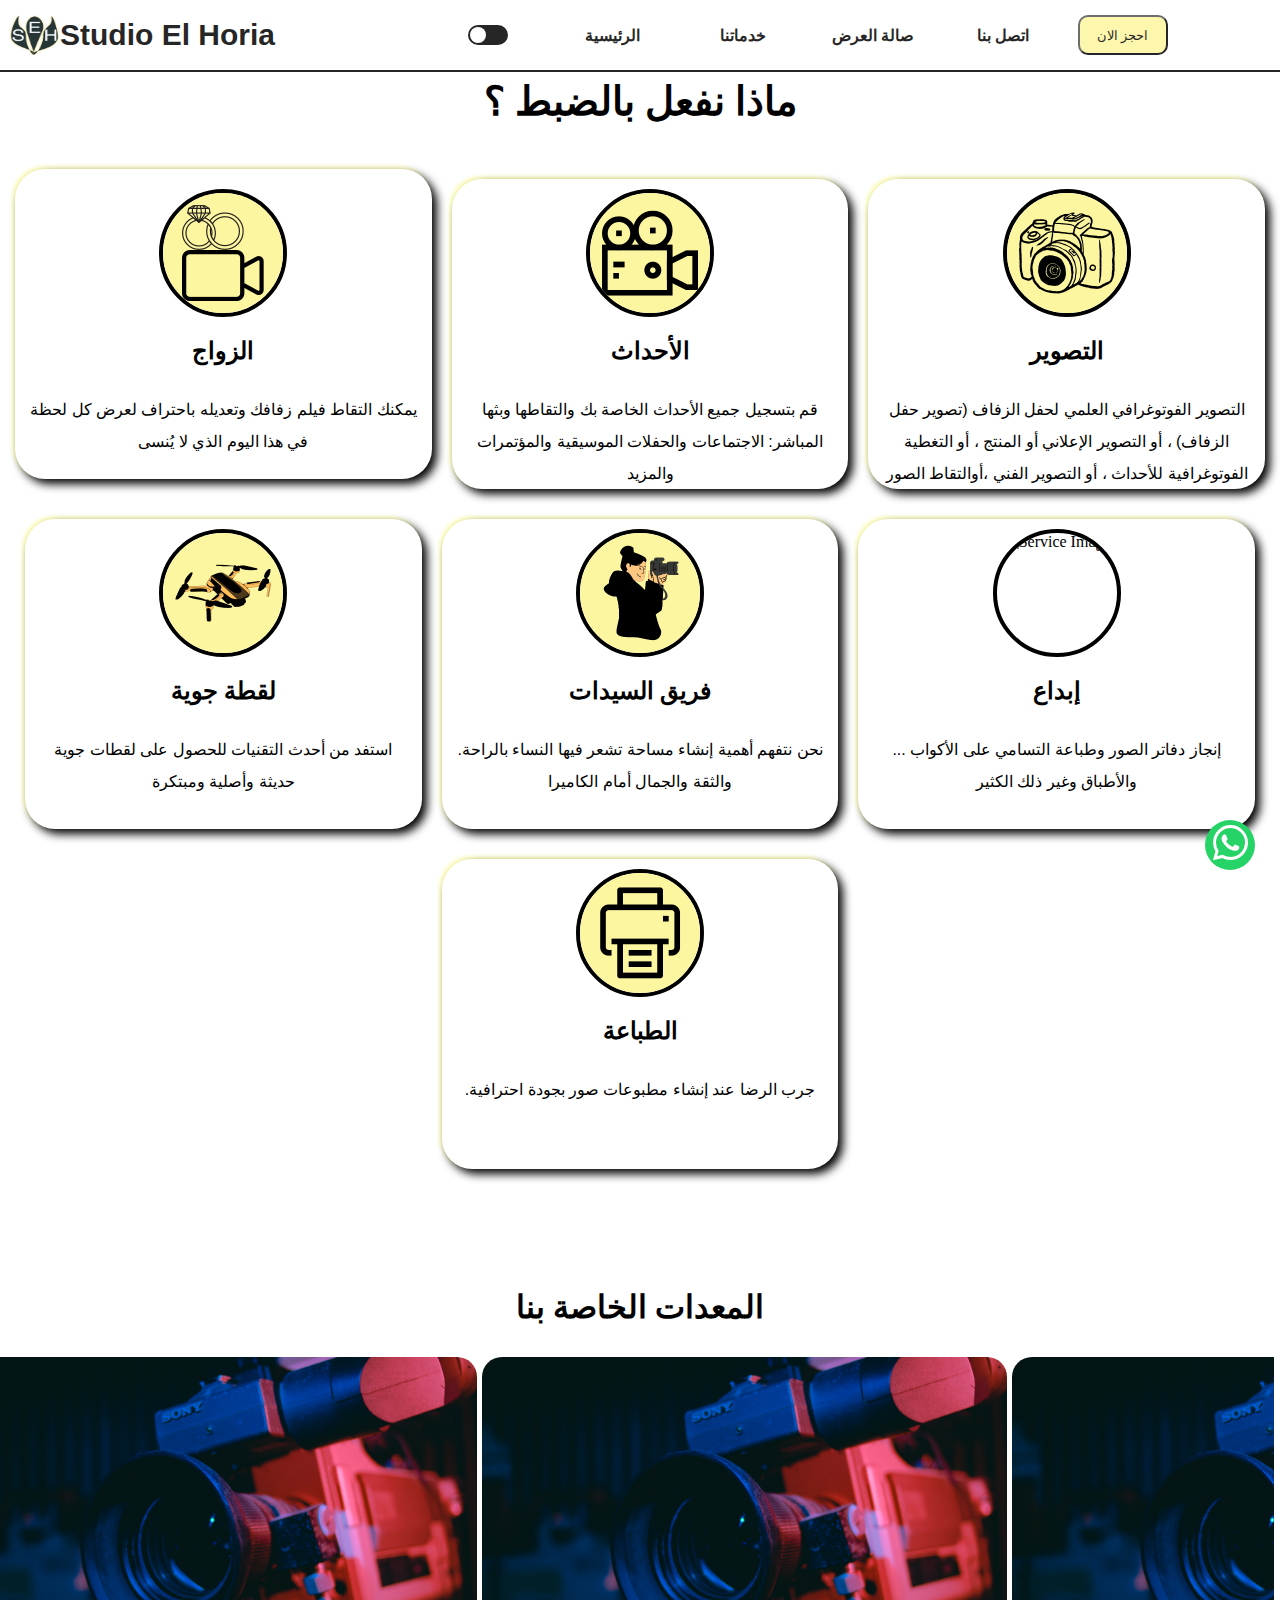
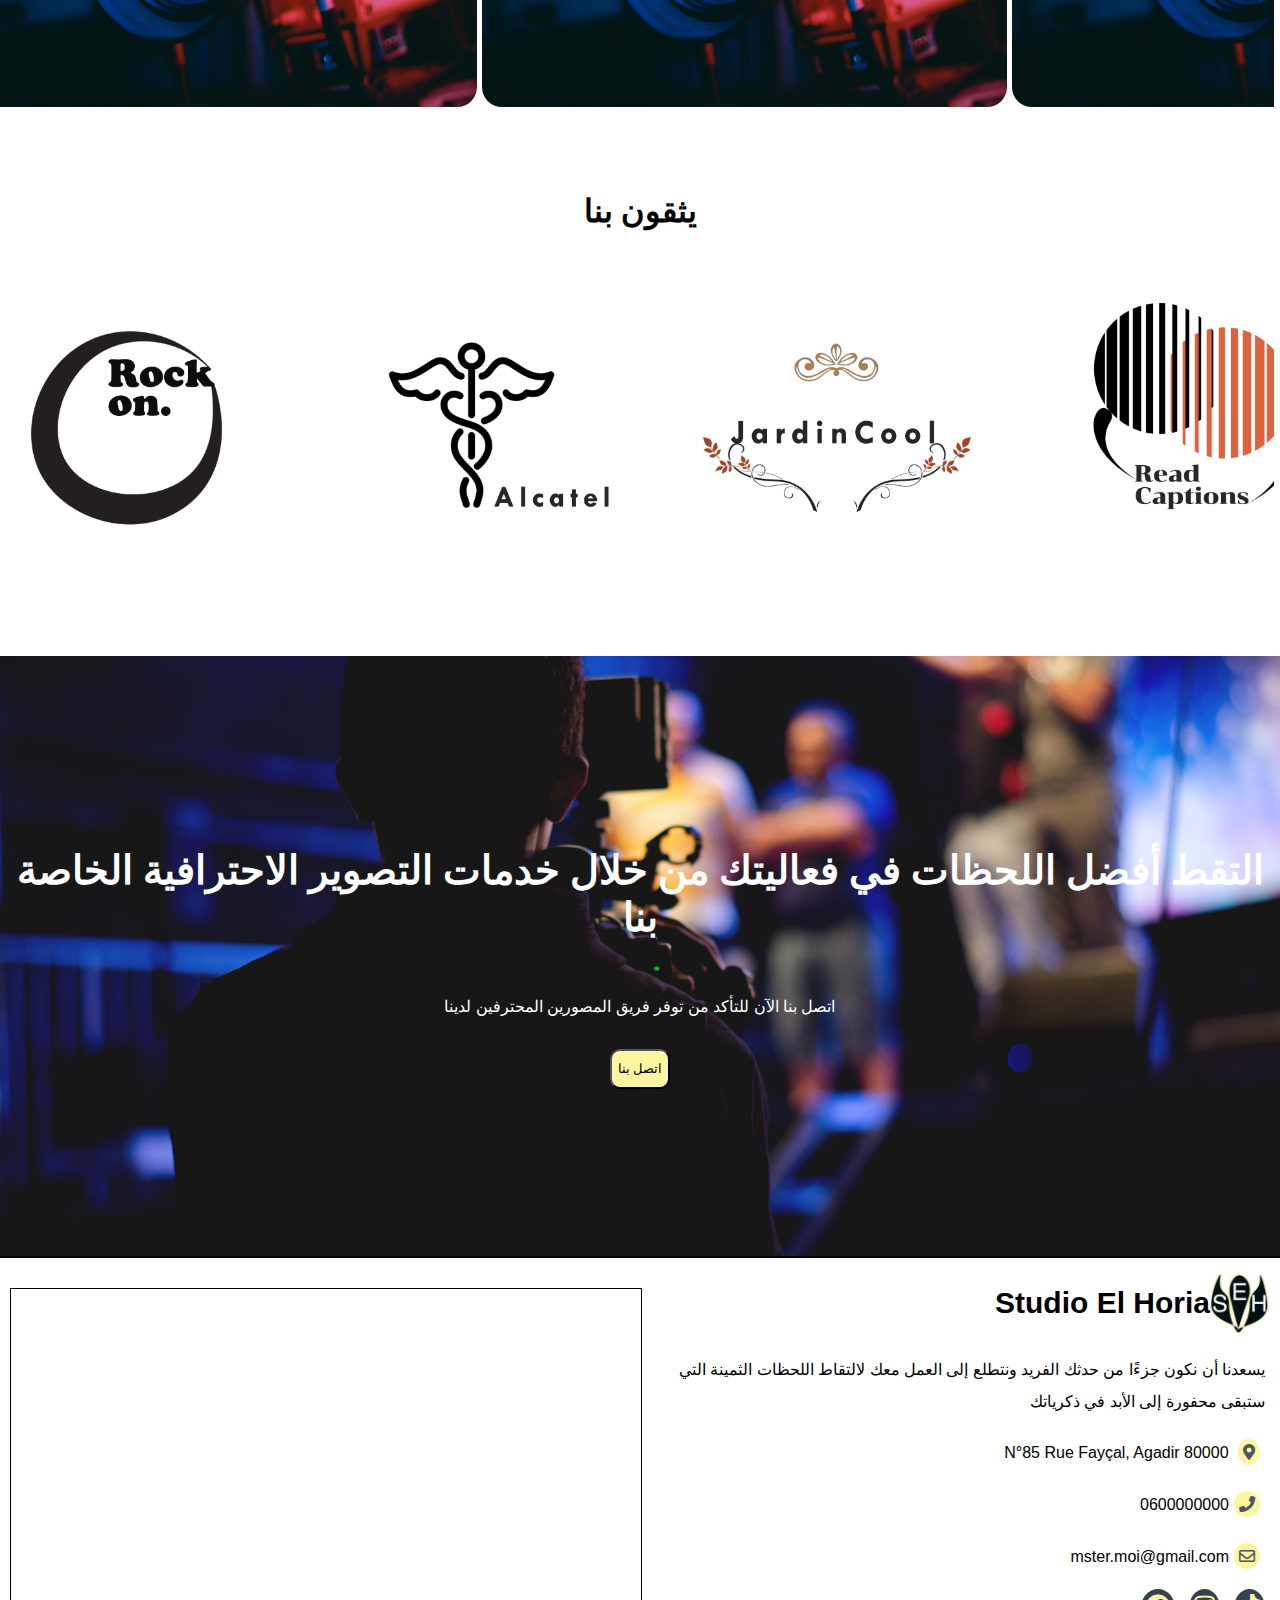
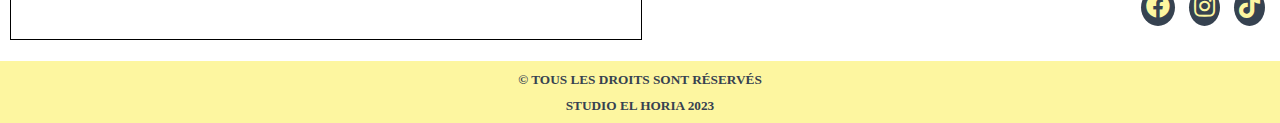
==== NosService.html @ e64b3ac3 "Add files via upload" ====
<!DOCTYPE html>
<html lang="fr">
<head>
    <meta charset="UTF-8">
    <meta http-equiv="X-UA-Compatible" content="IE=edge">
    <meta name="viewport" content="width=device-width, initial-scale=1.0">
    <title>خدماتنا</title>
    <link rel="stylesheet" href="style.css">
    <link rel="stylesheet" href="https://cdnjs.cloudflare.com/ajax/libs/font-awesome/5.15.3/css/all.min.css" />
    <link rel="icon" href="images/SiteWebLogoUrl.png" type="image/x-icon">


</head>
<body>
	<header >
    <div class="logo">

      <img src="images/SiteWebLogoUrl.png" alt="logosite"/><h1><a href="index.html"> <span class="LogoClass"> Studio El Horia</span> </a></h1>
      <!--<a href="index.html"><img src="images/logo.png" alt="Logo"></a>-->
    </div>
    <nav>
      <div class="mode-toggle">
        <input type="checkbox" id="dark-mode" class="toggle-checkbox" onchange="toggleMode()">
        <label for="dark-mode" class="toggle-label"></label>
      </div>
      <ul class="menu">
        <li onclick="openIndex()"><h4><a href="index.html">الرئيسية</a></h4></li>
        <li onclick="openNosService()"><H4><a href="NosService.html">خدماتنا</a></H4></li>
        <li onclick="openGallery()"><H4><a href="Gallery.html">صالة العرض</a></H4></li>
        <li onclick="openContactNous()"><H4><a href="Contact.html"> اتصل بنا </a></H4></li>
      </ul>

      <div>
        <button onclick="openReserver()" class="btnReserver" >احجز الان</button>
      </div>
      <div class="menu-icon">
        <i class="fa fa-bars"></i>
      </div>
    </nav>
  </header>
  <div class="services-section ">
    <h1>ماذا نفعل بالضبط ؟</h1>
    <div class="services-container ">

      <div class="cardService ">
      <div class="service-column ">
        <div class="service-item ">
          <div class="service-image">
            <img src="images/MarriageServiceicon.png" alt="Service Image">
          </div>
          <h2>الزواج</h2>
          <p>يمكنك التقاط فيلم زفافك وتعديله باحتراف لعرض كل لحظة في هذا اليوم الذي لا يُنسى</p>
        </div>
      </div>
      </div>
       <!-- Repeat the above structure for the remaining columns -->
      <!-- Column 2 -->
      <div class="service-column ">
        <div class="cardService ">
            <div class="service-item  ">
              <div class="service-image ">
                <img src="images/EVENEMENTIELService.png" alt="Service Image">
              </div>
              <h2>الأحداث</h2>
              <p>قم بتسجيل جميع الأحداث الخاصة بك والتقاطها وبثها المباشر: الاجتماعات والحفلات الموسيقية والمؤتمرات والمزيد</p>
            </div>
            </div>
          </div>
      <!-- Repeat the above structure for the remaining columns -->
      <!-- Column 3 -->
      <div class="service-column ">
        <div class="cardService ">
              <div class="service-item ">
                <div class="service-image ">
                  <img src="images/PHOTOGRAPHIEService.png" alt="Service Image">
                </div>
                <h2>التصوير</h2>
                <p> التصوير الفوتوغرافي العلمي لحفل الزفاف (تصوير حفل الزفاف) ، أو التصوير الإعلاني أو المنتج ، أو التغطية الفوتوغرافية للأحداث ، أو التصوير الفني ،أوالتقاط الصور
                  <br>
                </p> 
                </div>
            </div>
          </div>
        
      <!-- Repeat the above structure for the remaining columns -->
      <!-- Column 4 -->
      <div class="service-column ">
        <div class="cardService ">
              <div class="service-item ">
                <div class="service-image ">
                  <img src="images/DroneService.png" alt="Service Image">
                </div>
                <h2>لقطة جوية</h2>
                <p>استفد من أحدث التقنيات للحصول على لقطات جوية حديثة وأصلية ومبتكرة</p>
              </div>
          </div>
        </div>
      <div class="service-column ">
        <div class="cardService ">
        <div class="service-item ">
          <div class="service-image">
            <img src="images/fammeService.png" alt="Service Image">
          </div>
          <h2>فريق السيدات</h2>
          <p> .نحن نتفهم أهمية إنشاء مساحة تشعر فيها النساء بالراحة والثقة والجمال أمام الكاميرا </p>
        </div>
      </div>
        </div>
      <div class="service-column ">
        <div class="cardService ">
        <div class="service-item ">
          <div class="service-image ">
            <img src="images/Creativeservice.png" alt="Service Image">
          </div>
          <h2>إبداع</h2>
          <p> ... إنجاز دفاتر الصور وطباعة التسامي على الأكواب والأطباق وغير ذلك الكثير</p>
        </div>
      </div>
      </div>
      <!-- Repeat the above structure for the remaining columns -->
      <!-- Column 5 -->
      <div class="service-column ">
        <div class="cardService ">
        <div class="service-item ">
          <div class="service-image ">
            <img src="images/printerService.png" alt="Service Image">
          </div>
          <h2>الطباعة</h2>
          <p> .جرب الرضا عند إنشاء مطبوعات صور بجودة احترافية </p>
        </div>
      </div>
        </div>
      <!-- Repeat the above structure for the remaining columns -->
      <!-- Column 6 -->
     
      
    </div>
    <div class="service-column ">
      <div class="service-item animate-scroll">
          <button onclick="openNosService()" class="AvoirPlus">شاهد المزيد </button>
      </div>
    </div>

  </div>
  
 




  <div class="Pourquoi ">
    <br>
    <h1>المعدات الخاصة بنا  </h1>
  </div>
  <div class="gallery0 ">
    <div class="scrollable">
      <div class="gallery-item">
        <img src="images/cameraMateriel.jpg" alt="Image 1">
      </div>
      <div class="gallery-item">
        <img src="images/cameraMateriel.jpg" alt="Image 1">
      </div>
      <div class="gallery-item">
        <img src="images/cameraMateriel.jpg" alt="Image 1">
      </div>
      <div class="gallery-item">
        <img src="images/cameraMateriel.jpg" alt="Image 1">
      </div>
      <div class="gallery-item">
        <img src="images/cameraMateriel.jpg" alt="Image 1">
      </div>
      <div class="gallery-item">
        <img src="images/cameraMateriel.jpg" alt="Image 1">
      </div>
      <div class="gallery-item">
        <img src="images/completescroll.png" alt="Image 1">
      </div>
      <!-- Add more gallery items here -->
    </div>
  </div>



  <div class="Pourquoi ">
    <br>
    <h1> يثقون بنا  </h1>
  </div>

  <div class="gallery0">
    <div class="scrollableLogos">
      <div class="gallery-item1">
        <img src="images/Design 1.png" alt="Image 1">
      </div>
      <div class="gallery-item1">
        <img src="images/Design 3.png" alt="image 1 ">
      </div>
      <div class="gallery-item1">
        <img src="images/Design 4.png" alt="Image 1 ">
      </div>
      <div class="gallery-item1">
        <img src="images/Design 2.png" alt="image 1 ">
      </div>
      <div class="gallery-item1">
        <img src="images/Design 1.png" alt="Image 1 ">
      </div>
      <!-- Add more gallery items here -->
    </div>
  </div>
  
<div class="vibrant-background1 ">
    <div class="overlaye1">
      <h2>التقط أفضل اللحظات في فعاليتك من خلال خدمات التصوير الاحترافية الخاصة بنا</h2>
      <p>اتصل بنا الآن للتأكد من توفر فريق المصورين المحترفين لدينا</p>
      <button onclick="openContactNous()" class="Reserver">اتصل بنا</button>
    </div>
  </div>

  
  <footer>
    <div class="footer-content">
     
      <div class="right-section">
        <div class="map-container">
        <iframe name="MyLocation " src="https://www.google.com/maps/embed?pb=!1m18!1m12!1m3!1d3442.347349994835!2d-9.547400323524919!3d30.369493103095312!2m3!1f0!2f0!3f0!3m2!1i1024!2i768!4f13.1!3m3!1m2!
        1s0xdb3c926b23fefbf%3A0x5e2adcac5967831b!2sStudio%20El%20horia!5e0!3m2!1sfr!2sma!4v1684171509967!5m2!1sfr!2sma" 
        loading="lazy" referrerpolicy="no-referrer-when-downgrade" allowfullscreen></iframe> 
          
        </div>
      </div>
      <div class="left-section">
        <div class="logofooter">
          <div class="logoftr">
          <h1><a href="index.html"> <span class="LogoClass"> Studio El Horia</span> </a></h1><img src="images/SiteWebLogoUrl.png" alt="logosite"/>
          <!--<img src="images/logo.png" alt="Logo">-->
        </div>
          <p>يسعدنا أن نكون جزءًا من حدثك الفريد ونتطلع إلى العمل معك لالتقاط اللحظات الثمينة التي ستبقى محفورة إلى الأبد في ذكرياتك</p>
        </div>
        <div class="contact-info">
          <p >N°85 Rue Fayçal, Agadir 80000 <i class="fas fa-map-marker-alt" class="icon-bg"></i> </p>
          <p><a href="tel:+212672300750">0600000000<i class="fas fa-phone" class="icon-bg"></i> </a></p>
          <p><a href="mailto:StudioElHoria@gmail.com">mster.moi@gmail.com<i class="far fa-envelope" class="icon-bg"></i> </a></p>
        </div>
        <div class="social-icons">

          <a href="https://www.facebook.com/issame.heli" target="_blank" rel="noopener noreferrer" class="icon-bg" alt="facebook"><i class="fab fa-facebook"></i></a>
          <a href="#" target="_blank" rel="noopener noreferrer" class="icon-bg" alt="instagram"><i class="fab fa-instagram"></i>  </a>
          <a href="#" target="_blank" rel="noopener noreferrer" class="icon-bg"><i class="fab fa-tiktok"></i> </a>
        </div>
      </div>
    </div>



  </footer>
  
  
 

  <a href="https://api.whatsapp.com/send?phone=212672300750" target="_blank" class="whatsapp-icon">
    <i class="fab fa-whatsapp"></i>
  </a>
  
 

  <div class="FinPages">
    <h5>© TOUS LES DROITS SONT RÉSERVÉS</h5>
    <h5>  STUDIO EL HORIA 2023</H5>
  </div>


  
  



  
    </body>

    <script src="https://code.jquery.com/jquery-3.7.0.min.js"></script>
    <script src="javascripte.js"></script>

</html>
---- style.css ----
:root {
  /* Default color variables */
  --background-color: white;
  --text-color: black;
}

.dark-mode {
  /* Dark mode color variables */
  --background-color: black;
  --text-color: white;
}
.mode-toggle{
  display: flex;
  align-self: center;
  text-align: left;
  width: max-content;
  height: 20px;
  background-color: var(--background-color);
}
.toggle-checkbox {
  display: none;
}
.toggle-label {
  display: inline-block;
  width: 40px;
  height: 20px;
  background-color:black;
  border-radius: 10px;
  position: relative;
  cursor: pointer;
}
.logoftr img{
 
  width: 60px;
  height: 60px;
  align-self: center; 
}
.logo img{
  width: 50px;
  height: 40px;
  align-self: center;
}
.toggle-label:before {
  content: "";
  position: absolute;
  width: 16px;
  height: 16px;
  background-color:var(--background-color);
  border-radius: 50%;
  top: 2px;
  left: 2px;
  transition: transform 0.2s;
}

.toggle-checkbox:checked + .toggle-label {
  background-color: white;
}

.toggle-checkbox:checked + .toggle-label:before {
  transform: translateX(20px);
}
p,a,h2,h3,H1,label{
  color: var(--text-color);
}
a{
  text-decoration:none;
}
.logoftr{
  display: flex;
  align-self: center;
  height: 70px;
  padding-left: 10px;
  justify-content: right;
  
}
.logoftr h1{
  font-size: 30px;
  margin: 0;
  padding: 0;
  font-family: 'Franklin Gothic Medium', 'Arial Narrow', Arial, sans-serif;
  color: var(--background-color);
  width: 300px;
  align-self: center;
  font-size: 30px;
  margin: 0;
  padding: 0;
  font-family: 'Franklin Gothic Medium', 'Arial Narrow', Arial, sans-serif;
  color: var(--background-color);
  width: 330px;
  align-self: center;

}
.logo {
  display: flex;
  align-self: center;
  width: 350px;
  height: 70px;
  padding-left: 10px;
}
.logo h1{
  font-size: 30px;
  margin: 0;
  padding: 0;
  font-family: 'Franklin Gothic Medium', 'Arial Narrow', Arial, sans-serif;
  color: var(--background-color);
  width: 300px;
  align-self: center;
}
html{
  width: 100%;
  height: 100%;
}
body{
  background-color: var(--background-color);
  height: 100%;
  width: 100%;
  margin: 0;
  padding: 0%;
}
header {
  background-color:var(--background-color);
  color: var(--text-color);
  width: 100%;
  display: flex;
  position: fixed;
  border-bottom: var(--text-color) solid 2px;
  z-index: 9999;
  height: 70px ;
  opacity: 0.85;
}

header .btnReserver{
  padding: 0;
  margin-right:5px;
  animation : zoomInOuttextReserver 4s linear infinite;
  opacity: 1;
}
  /*.logo img {
  order: 0;
  display:inline-block;
  flex-shrink: 0;
  width: 190px; 
  height: 60px;
  padding-left: 10px;
}
.logofooter img{
  flex-shrink: 0; 
  width: 260px; 
  height: 80px;
}*/
header nav{
  display: flex;
  width:100%;
  justify-content: center;
  
}
nav .menu-icon {
  display: none;
}

nav .menu-icon i {
  font-size: 24px;
  cursor: pointer;
  color: rgb(54,66,80);
  background-color: rgb(253,246,160);
  border-radius: 2px;
  border-color: rgb(75,85,100);
  border-color: rgb(273,266,180);
  border-style: solid;
}
nav{
  align-items:center;
  text-align: left;
}
nav ul {
  list-style: none;
  display: flex;
  
}
nav ul button{
  margin-right: 90px;
}
nav li {
  width: 130px;
  text-align: center;
  
}

nav ul li a:hover{
  text-transform:uppercase;
  border-radius: 10px;
  line-height: normal;


  color: var(--background-color);
  background-color: var(--text-color);
  border-radius: 35%;
  padding: 2px; /* Optional: Add some padding around the text */
  box-shadow: 2px 2px 6px var(--text-color), -2px -2px 6px rgb(273,266,180);
}
nav ul li  a {
  text-decoration: none;
}
.mother-container{
  background-color:var(--background-color);
  height: 100%;
  width: 100%;
  padding-bottom: 30px;
}
.container {
  background-image: url('images/firstPhoto.jpg');
  background-size: cover;
  background-position: center;
  padding: 20px;
  text-align: center;

  display: flex;
  flex-direction: column;
  justify-content: center;
  align-items: center;
  height: 100%;
  animation: fadeIn 5s infinite;
}

.container h1 {
  margin: 10px 0;
  color:rgb(273,266,180);
  font-size: 70px;
  animation: zoomInOutText 5s infinite;
  font-family: "Lato", Sans-serif;
  font-weight: 900;
  letter-spacing: 2px;

  opacity: 2;
}
.container h2 {
  margin: 10px 0;
  color: whitesmoke;
  font-size: 35px;
  animation: zoomInOutText 5s infinite;
  font-family: "Lato", Sans-serif;
  font-weight: 900;
  letter-spacing: 2px;
}
.imagedivtextdiv{
  display: flex;
  justify-content: center;
  height: max-content;
  padding-top: 10px;
  padding-bottom: 15px;
}
.container3 {
  display: flex;
  flex-wrap: wrap;
  align-items: flex-start;
  justify-content: center;
  width: 75%;
  padding: 5px;
  animation-duration: 2s;
  animation-timing-function: ease-in-out;
}

.image-div {
  display: flex;
  justify-content: center;
  align-items: center;
  width: 600px; /* Default width for desktop */
  height: auto;



  
}

.image-div img {
  max-width: 100%;
  max-height: 100%;
  object-fit: contain;
  height: auto;
  filter :drop-shadow(4px 4px 10px var(--text-color));
  
}

.text-div {
  width: 500px;
  padding-left: 10px;
  text-align: center;
  align-self: center;

}
.text-div p{
  text-align: right;
  padding: 5px;
  color: var(--text-color);
}
.text-div h2 {
  margin-top: 5px;
  color: var(--text-color);
}

.navigation {
  display: flex;
  justify-content: center;
  align-self: center;
  padding-bottom: 10px;
  margin-top: 5px;
}

.navigation i {
  margin: 0 5px;
  color: #000000;
  font-size: 40px;
  color: rgb(253,246,160);
  animation: zoomInOutService 1s infinite;
}
.navigation i:hover{
  cursor: pointer;
  color:var(--text-color);
}

.AvoirPlus{
  width:30%;
  height: 40px;
  text-align: center;
  vertical-align: middle;
  background-color:rgb(253,246,160);
  color:black;
  border-radius: 10px;
  margin-top: 15px;

  
}
.AvoirPlus:hover{
  background-color:var(--background-color);
  text-transform: capitalize;
  color:var(--text-color);
  border-color:rgb(253,246,160);
  animation: zoomInOutSlider 3s ease-in-out ;
  cursor: pointer;
  box-shadow: 2px 2px 6px var(--text-color), -2px -2px 6px rgb(273,266,180); 
}
.Reserver{
  flex-shrink: 0; /* prevent the button from shrinking */
  margin-top:100px;
  background-color:rgb(253,246,160);
  text-transform:capitalize;
  height: 40px;
  margin: 10px;
  color:black;
  border-radius: 10px;
  animation: zoomInOutService 3s infinite;
  
}
.Reserver:hover{
  background-color:var(--background-color);
  text-transform: capitalize;
  color:var(--text-color);
  border-color:rgb(253,246,160);
  cursor: pointer;
  box-shadow: 2px 2px 6px var(--text-color), -2px -2px 6px rgb(273,266,180);
}
.btnReserver{
  order: 2;
  flex-shrink: 0; /* prevent the button from shrinking */
  width: 90px;
  vertical-align:middle;
  margin-top: 100px;
  margin-right: 5px;
  background-color:rgb(253,246,160);
  text-transform:capitalize;
  height: 40px;
  margin: 10px;
  color:black;
  border-radius: 10px;
}

.btnReserver:hover{
  background-color:var(--background-color);
  text-transform: capitalize;
  color:var(--text-color);
  border-color:var(--text-color) ;
  cursor: pointer;
  box-shadow: 2px 2px 6px var(--text-color), -2px -2px 6px rgb(273,266,180);
}


footer {
  background-color:var(--background-color);
  padding: 10px;
  text-align: right;
  padding-bottom: 20px;
  border-top: var(--text-color) solid 2px;
}

.footer-content {
  display: flex;
  justify-content: space-between;
  align-items: flex-start;
  background-color: var(--background-color);
  padding-bottom: 10px;
}
.left-section{
  order:2;
}

.right-section{
  order:1;
}
.left-section .logo{
  text-align: right;
}
.left-section p {
  text-align: right;
  padding-right: 5px;
}
.right-section .map-container iframe{
  text-align: left;
  width: 100%;
  height: 100%;
  border: var(--text-color) solid 1px;
}
.left-section,
.right-section {
  width: 100%;
  height: 100%;
}
.contact-info{
  text-align: right;
}
.contact-info a{
  text-decoration: none;
}
.contact-info a:hover{
  color: var(--text-color);
}

.contact-info p {
  margin-bottom: 10px;
  text-align: right;

  font-family: 'Gill Sans', 'Gill Sans MT', Calibri, 'Trebuchet MS', sans-serif;
}
.contact-info h3{
  text-align: right;
  
}
.contact-info i {
  padding: 5px;
  margin: 5px;
  background-color: rgb(253,246,160); /* Set your desired background color */
  border-radius: 50%;
  color: rgb(75,85,100);
}
.right-section{
  height:350px;
  padding-bottom: 5px;
}
.map-container {
  margin-top: 20px;
  width: 100%;
  height: 100%;
}




.FinPages{
  padding-top: 0;
  text-align: center;
  background-color: rgb(253,246,160);
  color: rgb(54,66,80);
  padding: 1px;
  text-decoration: solid;
  height: 60px;
}
.FinPages h5{
  padding-top: 10px;
  margin: 0;

}
p{

  font-family: "Lato", Sans-serif;
  line-height: 2em;
}
@keyframes zoomInOuttextReserver {
  0%, 100% { transform: scale(1); opacity: 1; }
  50% { transform: scale(0.9); opacity: 0.8; }
}
@keyframes zoomInOut {
  0%, 100% { transform: scale(1); opacity: 1; }
  50% { transform: scale(0.5); opacity: 0; }
}
@keyframes zoomInOutText {
  0%, 100% {opacity:0.7;}
    50% {opacity: 1;}
}
@keyframes zoomInOut {
  0%, 100% { transform: scale(1); opacity: 1; }
  50% { transform: scale(0.5); opacity: 0; }
}
@keyframes zoomInOutService {
  0%, 100% { transform: scale(1);  }
  50% { transform: scale(1.2); }
}
.zoom-in-animation {
  animation-name: zoomInOut;
}
.social-icons{
  text-align: right;
}
.social-icons a {
  display: inline-block;
  color: white;
  font-size: 24px;
  text-decoration: none;
}

.social-icons a:hover {
  color:rgb(253,246,160);
}

.forReserver{
  position: relative;
  width: 100%;
  height: 500px;
}

.forReserver img{
  display: none;
  width: 100%;
  height: auto;
  

}

.vibrant-background {
  position: relative;
  width: 100%;
  height: 600px; /* Adjust height as needed */
  background-image: url("images/mariage.jpg"); /* Replace with your background image */
  background-size: cover;
  background-position: center;
  opacity: 0.9;
}

.overlaye {
  position: absolute;
  top: 0;
  left: 0;
  width: 100%;
  height: 100%;
  display: flex;
  flex-direction: column;
  justify-content: center;
  align-items: center;
  text-align: center;

  animation: zoomInOuttextReserver 10s ease-in;
}
.overlaye h1 , .overlaye p{
  color: white;
}
.overlaye:hover{
  animation: zoominout 3s ease-in-out;
}
i:hover{
  cursor: pointer;
}


.icon-bg {
  display: inline-block;
  padding: 5px;
  margin: 5px;
  background-color: rgb(54,66,80); /* Set your desired background color */
  border-radius: 50%;
  text-align: left;
}

.icon-bg i {
  color: rgb(253,246,160);/* Set your desired icon color */
}


.left-image {
  flex: 1;
  background-image: url("images/leftImageAbout.jpg");
  background-size: cover;
  background-position: cente;
}

.center-content {
  flex: 1;
  display: flex;
  flex-direction: column;
  align-items: center;
  justify-content: center;
  background-color:var(--background-color);
  width: 50%;
}

.center-content p {
  font-size: 20px;
  text-align: center;
  color: var(--text-color);
  margin: 5px;
  padding: 20px;
}
.center-content h1{
  font-size: 50px;
  color: var(--text-color);

  opacity: 2;
  text-align: center;
  margin-bottom: 10px;
  font-family: 'Franklin Gothic Medium', 'Arial Narrow', Arial, sans-serif;
}

.right-image {
  flex: 1;
  background-image: url("images/RightImageAbout.jpg");
  background-size: cover;
  background-position: center;
}

.services-section {
  text-align: center;
  padding: 15px;
}

.services-section h1 {
  font-size: 40px;
  line-height: 2em;
  padding-top: 20px;
  color: var(--text-color);}
.services-section p {
  padding: 10px;
}

.services-container {
  display: flex;
  flex-wrap: wrap;
  justify-content: center;
  gap: 20px;
  text-align: center;
}

.service-row {
  display: flex;
  flex-wrap: wrap;
  justify-content: center;
  gap: 20px;
}

.service-column {
  flex:0 1 calc(33.33% - 20px);
  padding-top: 10px;
}

.service-item {
  text-align: center;
  justify-content: center;
  align-items: center;
  align-self: center;
  align-content: center;
}
.service-item h2 ,.service-item p{
  color: var(--text-color);
}
.service-image {
  width: 120px;
  height: 120px;
  border-radius: 50%;
  
  overflow: hidden;
  margin: 0 auto 10px;
  border: var(--text-color) solid 4px;
}
.service-image:hover{
  animation: zoomInOutService 2s infinite;
}
.content {
  display: flex;
  align-items: center;
  justify-content: center;
  text-align: center;
}


.slidee.active {
  display: block;
}






.whatsapp-icon {
  position: fixed;
  bottom: 30px;
  right: 25px;
  z-index: 9999;
  background-color: #25D366;
  color: #fff;
  width: 50px;
  height: 50px;
  border-radius: 50%;
  text-align: center;
  line-height: 50px;
  font-size: 40px;
  transition: background-color 0.3s ease-in-out ;
}

.whatsapp-icon:hover {
  background-color: #128C7E;
}
.Pourquoi{
  padding: 0%;
  margin: 0%;
}
.Pourquoi p{
  text-align: center;
  color: var(--text-color);
  

}
.Pourquoi h1,.FAQ h1{
  text-align: center;
  color: var(--text-color);

}
.FAQ{
  padding: 10px;
  height: auto;
}
.faq-container h3{
  font-size: 20px;
}
.faq-container h3:hover {
  cursor: pointer;
}

.faq-answer.active {
  display: block;
}

.faq-container{
  text-align: center;
  padding: 10px;
  text-align: left;
}
.faq-question{
  text-align: right;
}
.faq-question h3:hover{
    background-color: var(--text-color);
    color: var(--background-color);
}
.faq-question h3{
  color: var(--text-color);
}
.faq-answer {
  display: none;
  text-align: right;
}
.faq-answer p{
  color: var(--text-color);
}
.animate-scroll {
  opacity: 0;
  transform: translateY(100px);
  transition: opacity 0.8s ease-out, transform 1s ease-out;
}

.animate-scroll.show {
  opacity: 1;
  transform: translateY(0);
}

/* Additional styling as per your requirements */

 
  

form {
  width: 400px;
  margin: 0 auto;
}


input,
textarea {
  width: 100%;
  padding: 10px;
  margin-bottom: 20px;
  border: var(--text-color) solid 4px;
  border-radius: 4px;
  font-size: 15px;
}
.container5{
  display: flex;
  justify-content: center;
  width: 80%;
  margin: 0 auto;
  color: rgb(54,66,80);
}

.right-div2{
  padding-top: 120px;
  text-align: right;
  width: 50%;
  color: black;
}

.left-div2 p{
  text-align: right;
  padding-right: 5px;
  width: 100%;
}
.left-div2  h1{

  padding-top: 40px;
  font-size: 40px;
  line-height: 1em;
  text-align: right;
  color: var(--text-color);

}
.left-div2  {
  line-height: 1.5em;
  text-align: right;
  width: 60%;
}
.right-div2 h2{
  text-align: right;
  padding-right: 5px;
}
.right-div2 p{
  text-align: right;
  padding-right: 5px;
}

.right-div2 p i{
  background-color: rgb(54,66,80);
  border-radius: 50%;
  color: rgb(253,246,160);
  padding: 10px;
}
.right-div2 a{
  text-decoration: none;
}
.espacebegin{
  width: 100%;
  height: 30px;
}



.rightdivContact{
  color: white;
}


.parent {
  width: 100%;
  text-align: center;
  justify-content: center;
  border-color: black;
  padding-bottom: 10px;
}
.child {

  display: inline-block;
  width: 80%;
  justify-content: center;
  text-align: center;
  padding-top: 20px;
  padding-bottom: 20px;
}

.row {
  display: flex;
  margin-bottom: 10px;

  width: 100%;

}

.column {
  flex: 1;
}
/*
  display: flex;
  flex-direction: column;
  align-items: center;

.column label{
  text-align: left;
  justify-content: left;
  color: var(--text-color);*/
  
input {
  width: 70%;
  height: 25px;
  border: solid 4px;
  border-color: var(--text-color);
  background-color: white;
}
select{
  width: 73.9%;
  height: 48px;
  border: solid 4px;
  border-color: var(--text-color);
  background-color: white;
  border-radius: 4px;

}
textarea{
  width: 70%;
  height: 50px;
  border: 10px;
  border: solid 4px;
  border-color: var(--text-color);
  background-color: white;
  padding-bottom: 20px;
}
.parent .second-div{
  width: 80%;
  height: 80px;

  display: inline-block;
}
.second-div textarea{
  width: 70%;
  height: max-content;
}


.therdDiv {
    text-align: left;
    justify-content: center;
    display: flex;
}

.therdDiv input{
  width: 2%;
  height: 20px;
  justify-content: center;
  align-items: center;
  align-self: center;
  align-content: center;
}
.parent button{
  text-align: center;
  height: 40px;
  width: 150px;
  line-height: 1em;
  font-size: 20px;
  border: solid 3px;
  border-radius: 10px;
  background-color: rgb(253,246,160);
  color:black;
  border-color: rgb(253,246,160);
  
}
.parent button:hover{
  cursor: pointer;
  background-color: black;
  color: rgb(253,246,160);
}


form{
  width: 100%;
}


/* Media1 query for smaller screens */
@media screen and (max-width: 912px) 
{
  .mode-toggle{
    margin-right: 2px;
  }
 
  .text-div p{
    line-height: 1.5em;
  }
  p{

    line-height: 1.5em;
  }
  .logo {
    display: flex;
    align-self: center;
    width: 300px;
    height: 70px;
    padding-left: 5px;
  }
  .logo h1{
    font-size: 20px;
    margin: 0;
    padding: 0;
    font-family: 'Franklin Gothic Medium', 'Arial Narrow', Arial, sans-serif;
    color: blue;
    width: max-content;
    align-self: center;
  }
header nav{
  display: flex;
  width:100%;
  justify-content: right;
  padding-right: 2px;
  
}
  nav .menu-icon {
    display: block;
    color:rgb(253,246,160);
    background-color:var(--background-color);
    border: var(--text-color) solid 1px;
  }
 
  nav ul {
    display: none;
    flex-direction: column;
    position: absolute;
    width: 100%;
    top: 70px;
    left: 0%;
    right: 0%;
    margin: 0;
    padding: 0;
    background-color: var(--background-color);
    z-index: 1;
    
    
  }

  nav ul.show {
    display: flex;
  }
  nav ul {
    border-bottom: var(--text-color) solid 2px;
  }
  nav ul li {
    text-align: right;
    width: 100%;
    height: 50px;
    top: 0;
    left: 0;
  }
  nav ul li a{
    padding-right: 10px;
  }
  nav ul li:hover{
    width: 100%;
    text-transform:uppercase;
    background-color: var(--text-color);
  }
  nav ul li:hover a{
    color: var(--background-color) ;
    text-transform:uppercase;
    border-radius: 10px;
    
  }


nav ul li a:hover{
  box-shadow: none;
}


  ul .btnReserver{
    align-self: center;
    width: 33%;
    opacity: 1;
  }

  .container {
    padding: 10px;
  }
  .text-div {
    width: 100%;
  }
  .image-div{
    padding: 0%;
  }
  .image-div img{
    align-self: flex-start;
  }



 .footer-content {
    flex-direction: column;
  }
  .left-section{
    order:1;
  }
  
  .right-section{
    order:2;
  }
  .left-section,
  .right-section {
    width: 100%;
  } 
  iframe{
    height:100% ;
    border:0;
    
    
  }
  .containerr p{
    padding: 10px;
  }
  .services-section{
    flex-direction: column;
  }
  .services-container{
    flex-direction: column;
  }
  .services-container button{
    text-align: center;
  }


  .container5{
    flex-direction: column;
    display: flex;
    width: 100%;
    padding: 0;
  }
  .left-div2{
    display: inline;
    width: 100%;
    text-align: right;
    order: 1;
  }
  .left-div2 p{
    line-height: 1.5em;
    padding-right: 5px;
  }

  .left-div2 h1{
    line-height: 1.5em;

    padding-right: 5px;

  }
  .right-div2{
    display: inline;
    order: 2;
    padding-top: 10px;
    text-align: right;
    width: 100%;
  }

  .right-div2 p{
    line-height: 1.5em;
    padding-right: 5px;
  }

  .right-div2 h1{
    line-height: 1.5em;
    padding-right: 5px;
  }
  .right-div2 .social-icons{
    padding: 10px;
  }
  .right-div2 #RadioBtn{
    width: 10px;
    height: 10px;
  }

  .parent .child{
    width: 100%;
  }
  .row{
    display: inline;
    flex-direction: column;
    width: 100%;
  }
  .therdDiv input{
    width: 7%;
    display: inline;
  }
  .left-item1{
    width: 100%;
    transition: transform 0.3s ease-in-out;
    
  }
  .right-item1 {
    width: 100%;
    transition: transform 0.3s ease-in-out;

  }
  .titledescFeedback{
    width: 100%;
  }
  .gallery1{
    display: flex;
    flex-wrap: wrap;
    flex-direction: column;
    width: 100%;
    height: 300px;
  }
  .itemgallery{
    width: 100%;
    flex-shrink: 0;
  }

  .itemgallery video{
    width: 100%;

  }
  .itemgallery img{
    width: 100%;
  }
  .card {
    height: 290px;
  }
  .card2{
    height: 287px;
  }
  .gallery0{
    width: 100%;
    height: 250px;
    display: flex;
    overflow-x: scroll;
  }
  .scrollable {
    width: 100%;
    height: 250px;
    gap: 0px;
    overflow-x: scroll;
    align-self: center;
  }
  .scrollableLogos{
   
    width: 100%;
    height: 250px;
    gap: 0px;
    overflow-x: scroll;
    align-self: center;
  }
  .gallery-item {
    overflow-x: scroll;

    width: 380px;
    align-self: center;
  }
  
  .gallery-item img,
  .gallery-item video {
    width: 100%;
    height: 250px;
    align-self: center;
  
  }
}


.container4{
  display: flex;
  flex-wrap: wrap;
  justify-content: center;
  padding: 5px;
  animation-duration: 2s;
  transition: transform 0.3s ease-in-out;
  width: 75%;
}
.container4 img{
  border-radius: 50%;
  width: 80px;
  height:80px;
  border: rgb(253,246,160) solid 4px;
}
.left-item1 {
  display: flex;
  width: 500px; /* Default width for desktop */
  height: auto;
  padding-left: 10px;;
  align-items: center;
  

}
.right-item1 {

  display: flex;
  width: 500px;
  padding-left: 10px;
  align-items: center;
}
.left-item1 p{
  padding-left: 10px;
}
.right-item1 p{
  padding-left: 10px;
}
.animate-scroll.left .left-item1 {
  transform: translateY(-50%);
  opacity: 0.2;
}

.animate-scroll.left .right-item1 {
  transform: translateY(50%);
  opacity: 0.1;
}

.animate-scroll.right .left-item1 {
  transform: translateY(-50%);
  opacity: 0.1;
}

.animate-scroll.right .right-item1 {
  transform: translateY(50%);
  opacity: 0.1;
}
.gallery {
  padding-top: 70px;
  width: 100%;
  height:max-content ;
  display: flex;
  flex-direction: column;
  justify-content: center;
  align-self: center;
}
.gallery .video
{
  width: 100%;
  max-height: 100%;
  margin: 15px;
  display: flex;
  flex-direction: column;
  justify-content: center;
  align-self: center;
  
}
.gallery .photo{
  width: 100%;
  max-height: 100%;
  margin: 15px;
  display: flex;
  flex-direction: column;
  justify-content: center;
  align-self: center;
}
.video video
{
  width: 100%;
  max-height: 100%; object-fit: contain;
}
.photo img{
  width: 100%;
  max-height: 900px;

  object-fit: contain;
}
.gallery0 video:hover,
.gallery0 img:hover{
  cursor: pointer;
}
.video:hover,
.photo:hover{
  cursor: pointer;
}




.viditemgalleryeo img:hover{
  cursor: pointer;
}
.itemgallery p{

  margin: 5px 0;
}
.itemgallery p{
color: white;
padding-left: 10px;
text-align: right;
}
.itemgallery .nmbrphoto{
  text-align: center;
  padding-right: 5px;

}
.vibrant-background1{
  position: relative;
  width: 100%;
  height: 600px; /* Adjust height as needed */
  background-image: url("images/photoContacterNous.jpg"); /* Replace with your background image */
  background-size: cover;
  background-position: center;
}

.overlaye1 {
  position: absolute;
  top: 0;
  left: 0;
  width: 100%;
  height: 100%;
  display: flex;
  flex-direction: column;
  justify-content: center;
  align-items: center;
  text-align: center;
  animation: zoomInOuttextReserver 10s ease-in;
}
.overlaye1 h2{
  font-size: 40px;
  opacity: 2;
  color: white;
}
.overlaye1 p{
  color: white;
}


.gallery0 {
  width: 99.5%;
  max-height: 400px;
  display: flex;
  padding-top: 10px;
  overflow-y: hidden;
  padding-bottom: 5px;
}

.scrollable {
  display: flex;
  gap: 5px;
  overflow-x: scroll;
  width: 100%;
  height: 390px;
}

.gallery-item {
  align-content: center;
  flex-shrink: 0;

  max-width: 700px;
  max-height: 350px;
  background-color: var(--background-color);
}
.gallery-item img,
.gallery-item video {
  max-width: 700px;
  max-height: 350px;
  object-fit: contain;
  border-radius: 20px;

}

.scrollableLogos{
  display: flex;
  gap: 5px;
  overflow-x: scroll;
  width: 100%;
  height: 390px;
}
.gallery-item1 {
  align-content: center;
  flex-shrink: 0;

  max-width: 700px;
  max-height: 350px;
  background-color: white;
}
.gallery-item1 img,
.gallery-item1 video {
  max-width: 700px;
  max-height: 350px;
  object-fit: contain;
  border-radius: 20px;

}
.titledescFeedback h3 ,
.titledescFeedback p{
 color: var(--text-color);
}
@keyframes scrollAnimation {
  0% { scroll-behavior: smooth; scroll-left: 0%; }
  100% { scroll-behavior: smooth; scroll-left: 100%; }
}
.fullscreen-view {
  display: flex;
  align-items: center;
  justify-content: center;
  position: fixed;
  max-width: 100%;
  max-height: 100%;
  top: 0;
  left: 0;
  right: 0;
  bottom: 0;
  background-color: rgba(0, 0, 0, 0.8);
  z-index: 9999;
  text-align: center;
}

.fullscreen-view img,
.fullscreen-view video{
  max-width : 100%;
  max-height : 100%;
}

.exit-fullscreen {
  position: fixed;
  top: 15px;
  right: 10px;
  color: red;
  cursor: pointer;
  font-size: 50px;
  height: max-content;
  background-color: black;
  border: white solid 2px;

  z-index: 9999;
}

.thankYouPage{
  padding-top: 90px;
  width: 100%;
  text-align: center;
  height: max-content;
}
.thankYouPage p {
  text-align: right;
  font-size: 20px;
  padding-right: 10px;
}
.cookie-banner {
  position: fixed;
  bottom: 0;
  left: 0;
  width: 100%;
  background-color: #f8f8f8;
  color: #000;
  padding: 10px;
  box-shadow: 0px 0px 10px rgba(0, 0, 0, 0.1);
  z-index: 9999;
  text-align: center;
}

.cookie-banner p {
  margin: 0;
  font-size: 14px;
  color: #333;
  padding-right: 5px;
}

.cookie-exit {
  background-color: transparent;
  color: red;
  font-size: 18px;
  cursor: pointer;
  left: 0;
  border : black solid 2px;
}

.cookie-exit:hover {
  color: #000;
}

.privacy{
  padding: 10px;
  color: black;
  line-height: 1.5em;
  text-align: right;
}
.card {
  width: 100%;
  max-height: 400px;
  transition: all .3s;
  border-radius: 20px;
  margin-top: 15px;
  margin-bottom: 15px;
}

.card2 {
  width: 100%;
  max-height: 390px;
  background-color: var(--background-color);
  transition: all .2s;
  border-radius: 20px;
  transform: scale(0.99);
}
.card:hover
{

  box-shadow: 5px 5px 30px 5px var(--text-color);

  background-color: rgb(273,266,180);
}

.cardService {
  flex: 1 0 calc(33.33% - 20px);
  padding-top: 10px;
  height: 300px;
  border-radius: 30px;
  background: var(--background-color);
  box-shadow: 5px 5px 10px var(--text-color), -2px -2px 4px rgb(273,266,180);
}

.cardThankYou{

  display: flex;
  flex-direction: column;
  justify-content: center;
  align-self: center;
  height: max-content;
  margin: 20px;
  border-radius: 30px;
  background: var(--background-color);
  filter: drop-shadow(12px 12px 12px var(--text-color));
}
.cardThankYou h2{
  text-align: right;
  padding-right: 40px;
}
input::placeholder {
  color: black;
  font-size: 15px;
}

.placeholderoption{
  color: black;
  font-size: 15px;
}

textarea::placeholder {
  color: black;
  font-size: 15px;
}

.containerr{
  display: flex;
  justify-content: center;
  align-self: center;
  width: 100%;
}
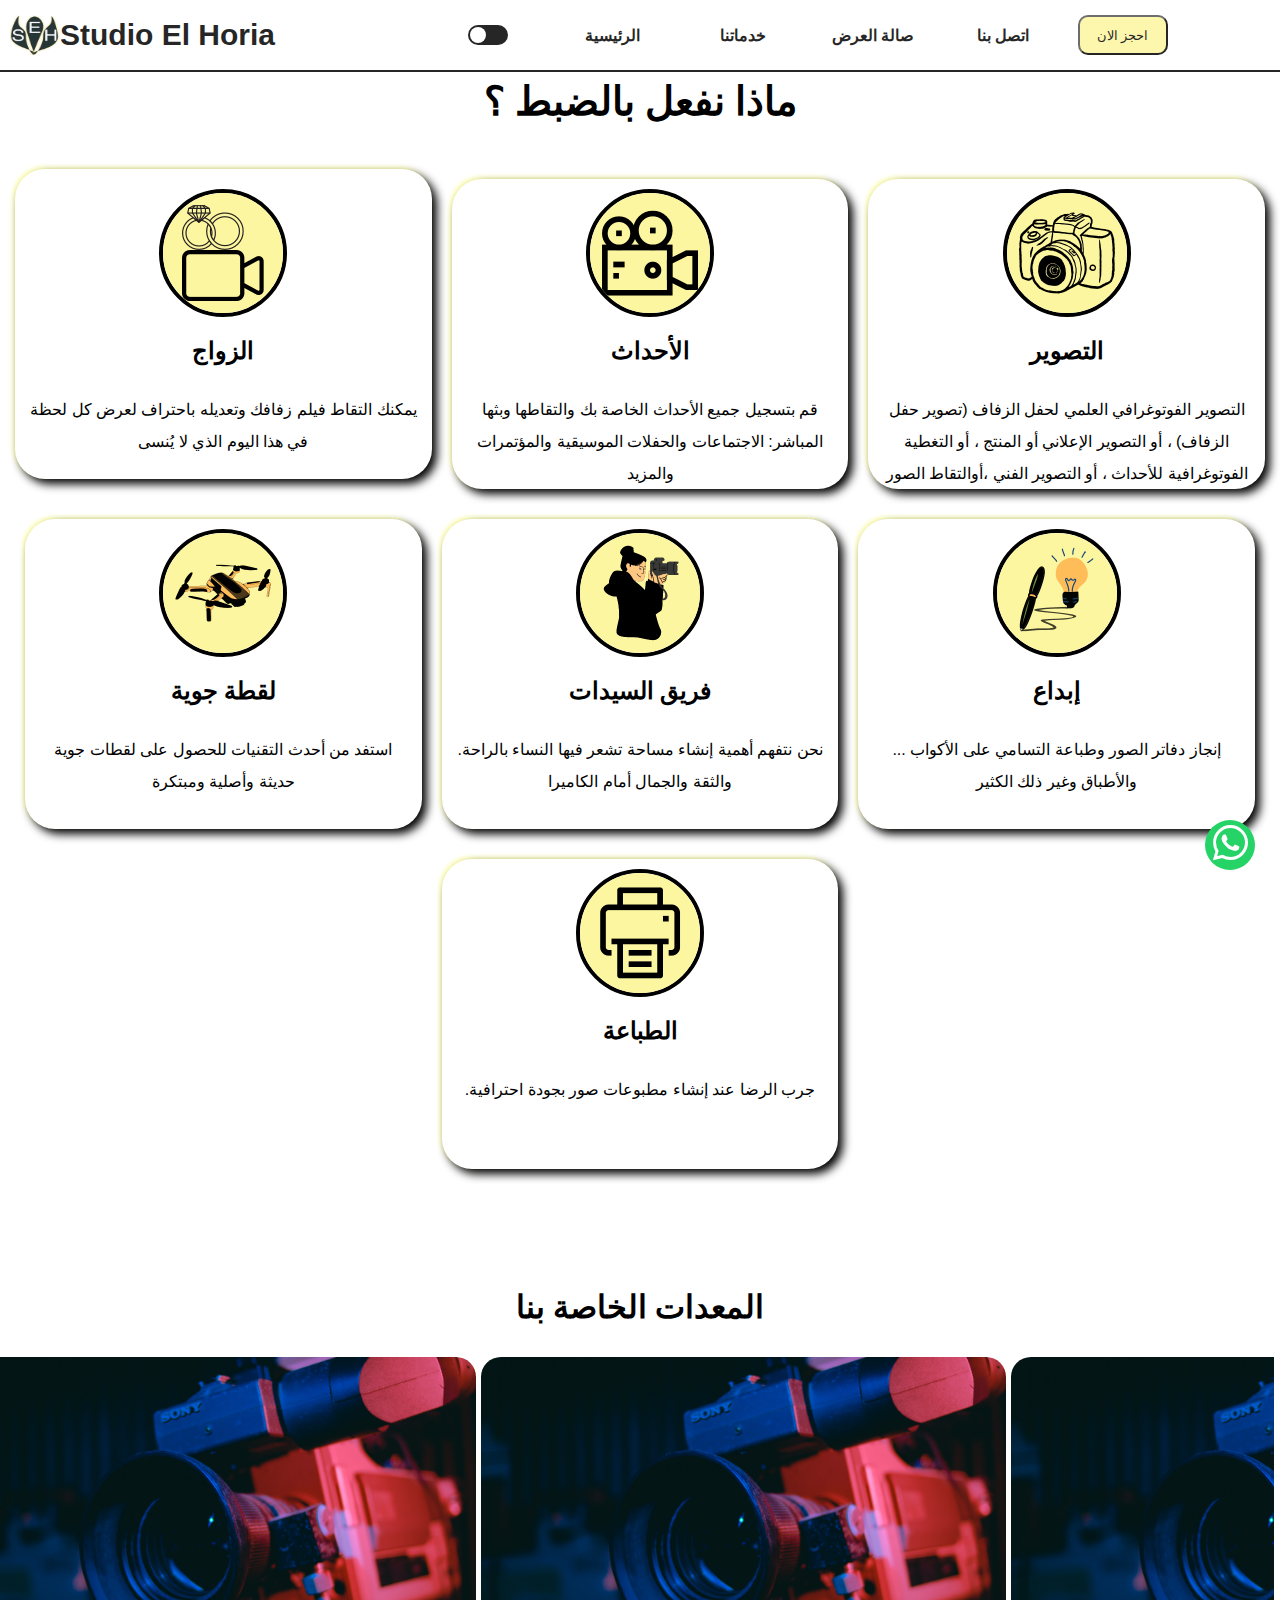
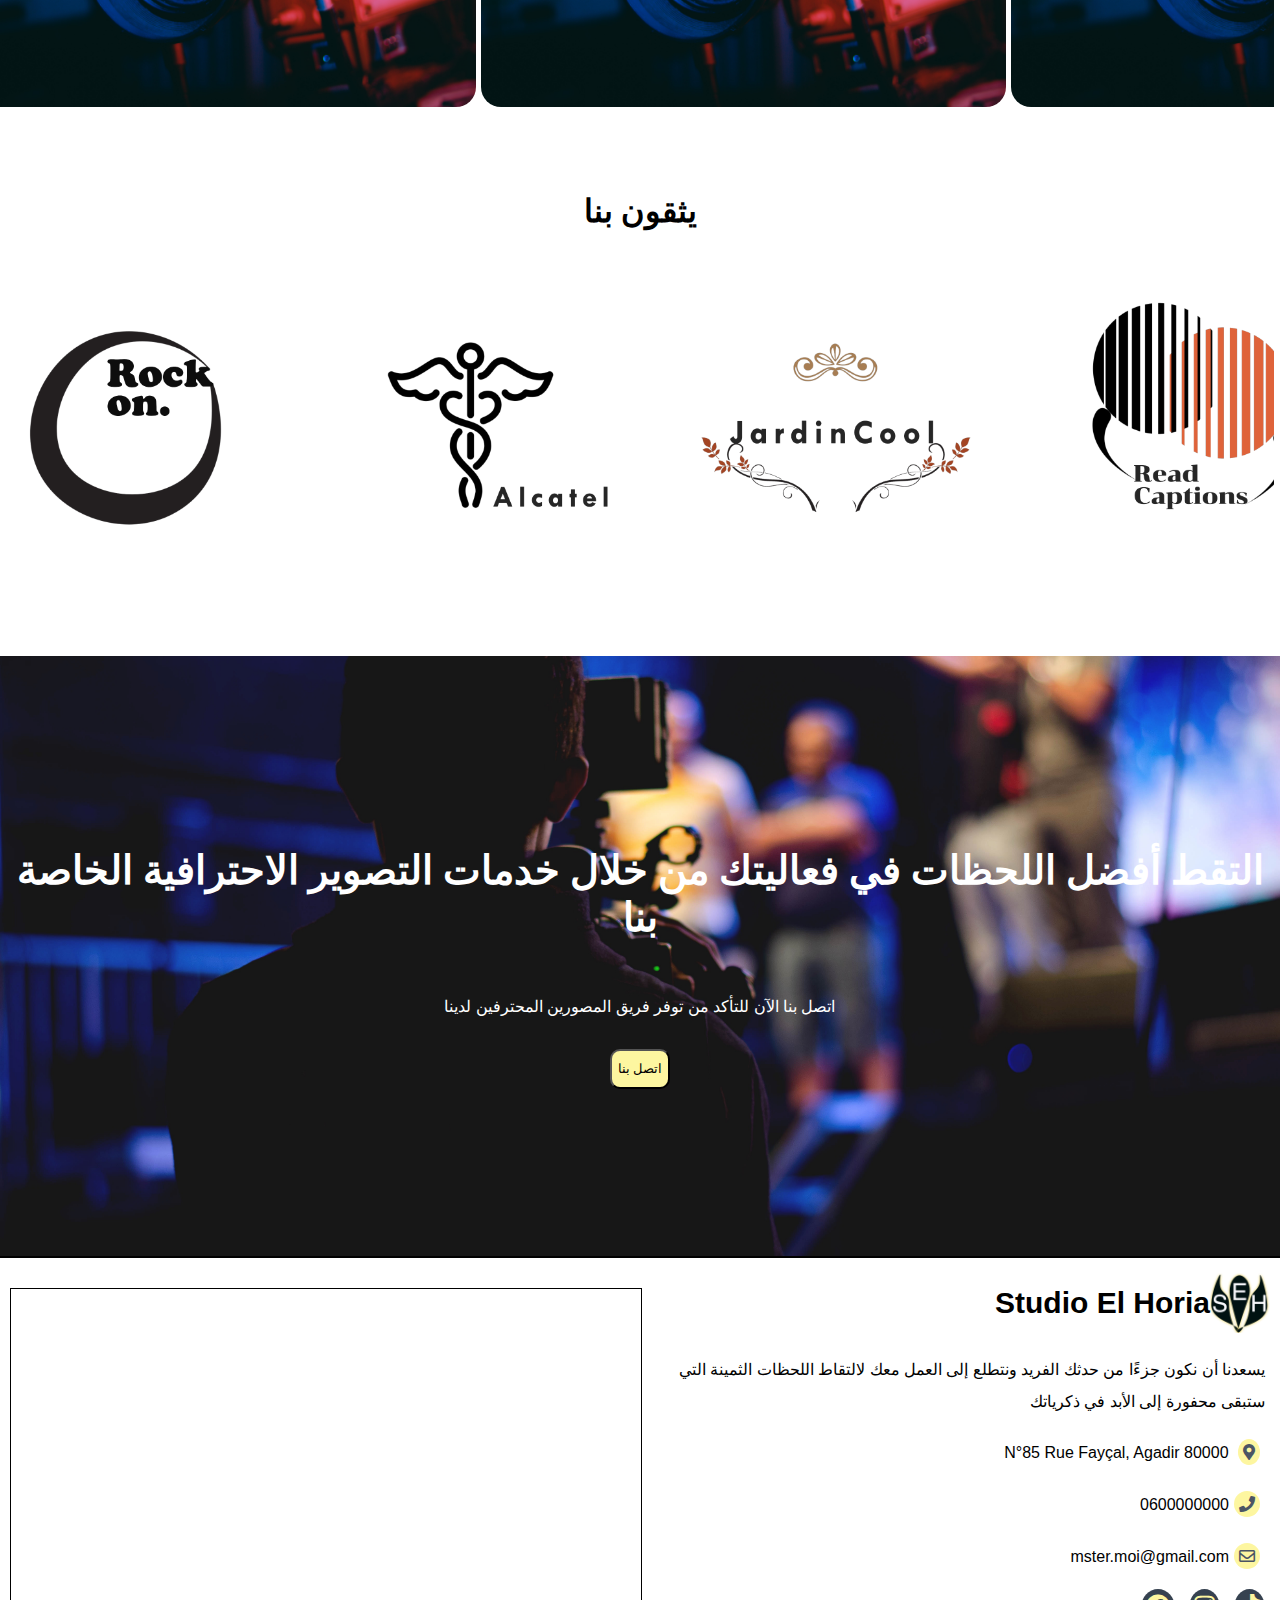
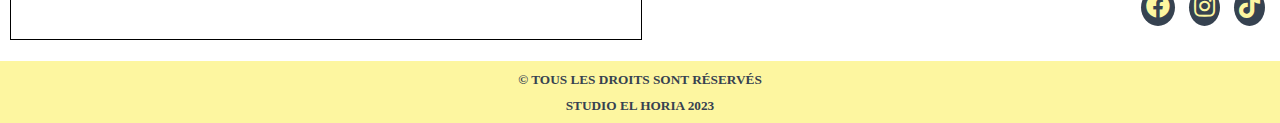
==== commit 7c928fed: "Update NosService.html" ====
--- a/NosService.html
+++ b/NosService.html
@@ -110,7 +110,7 @@
         <div class="cardService ">
         <div class="service-item ">
           <div class="service-image ">
-            <img src="images/Creativeservice.png" alt="Service Image">
+            <img src="images/CreativeService.png" alt="Service Image">
           </div>
           <h2>إبداع</h2>
           <p> ... إنجاز دفاتر الصور وطباعة التسامي على الأكواب والأطباق وغير ذلك الكثير</p>
@@ -279,4 +279,4 @@
     <script src="https://code.jquery.com/jquery-3.7.0.min.js"></script>
     <script src="javascripte.js"></script>
 
-</html>+</html>
